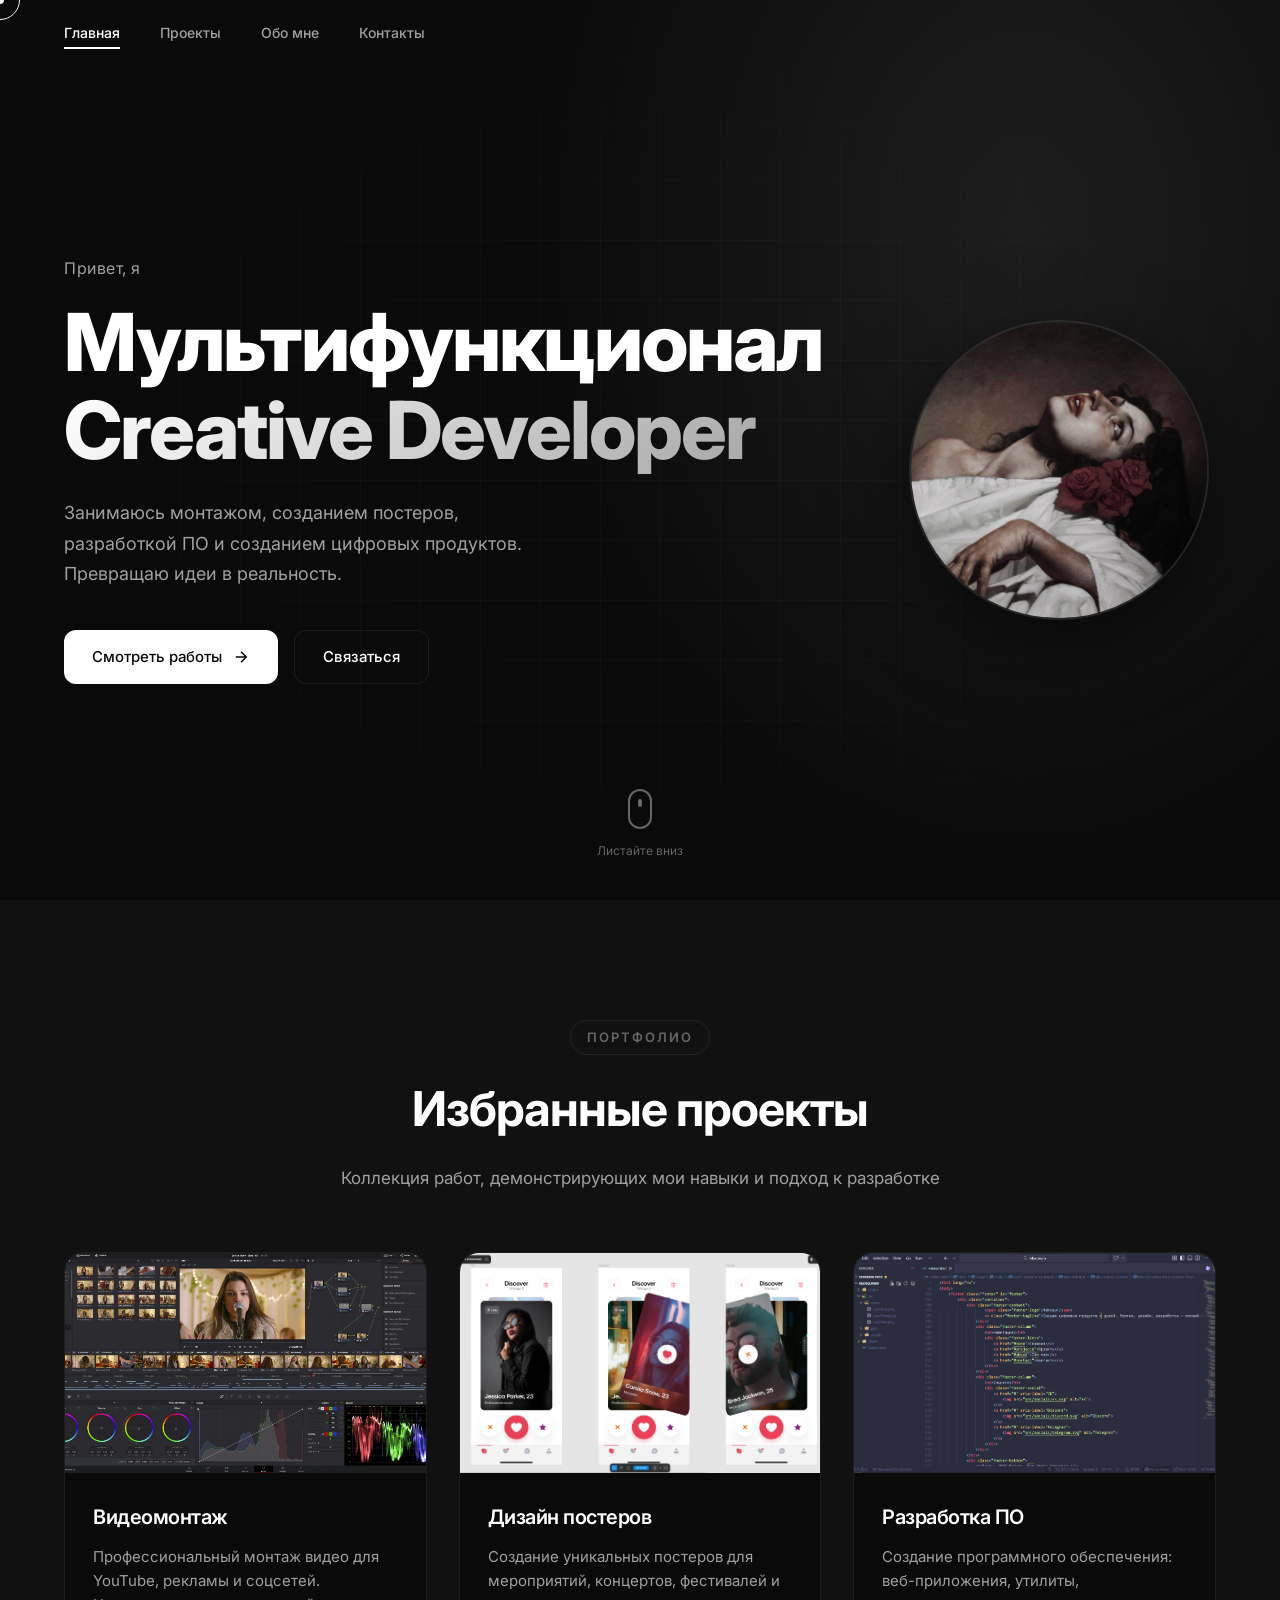
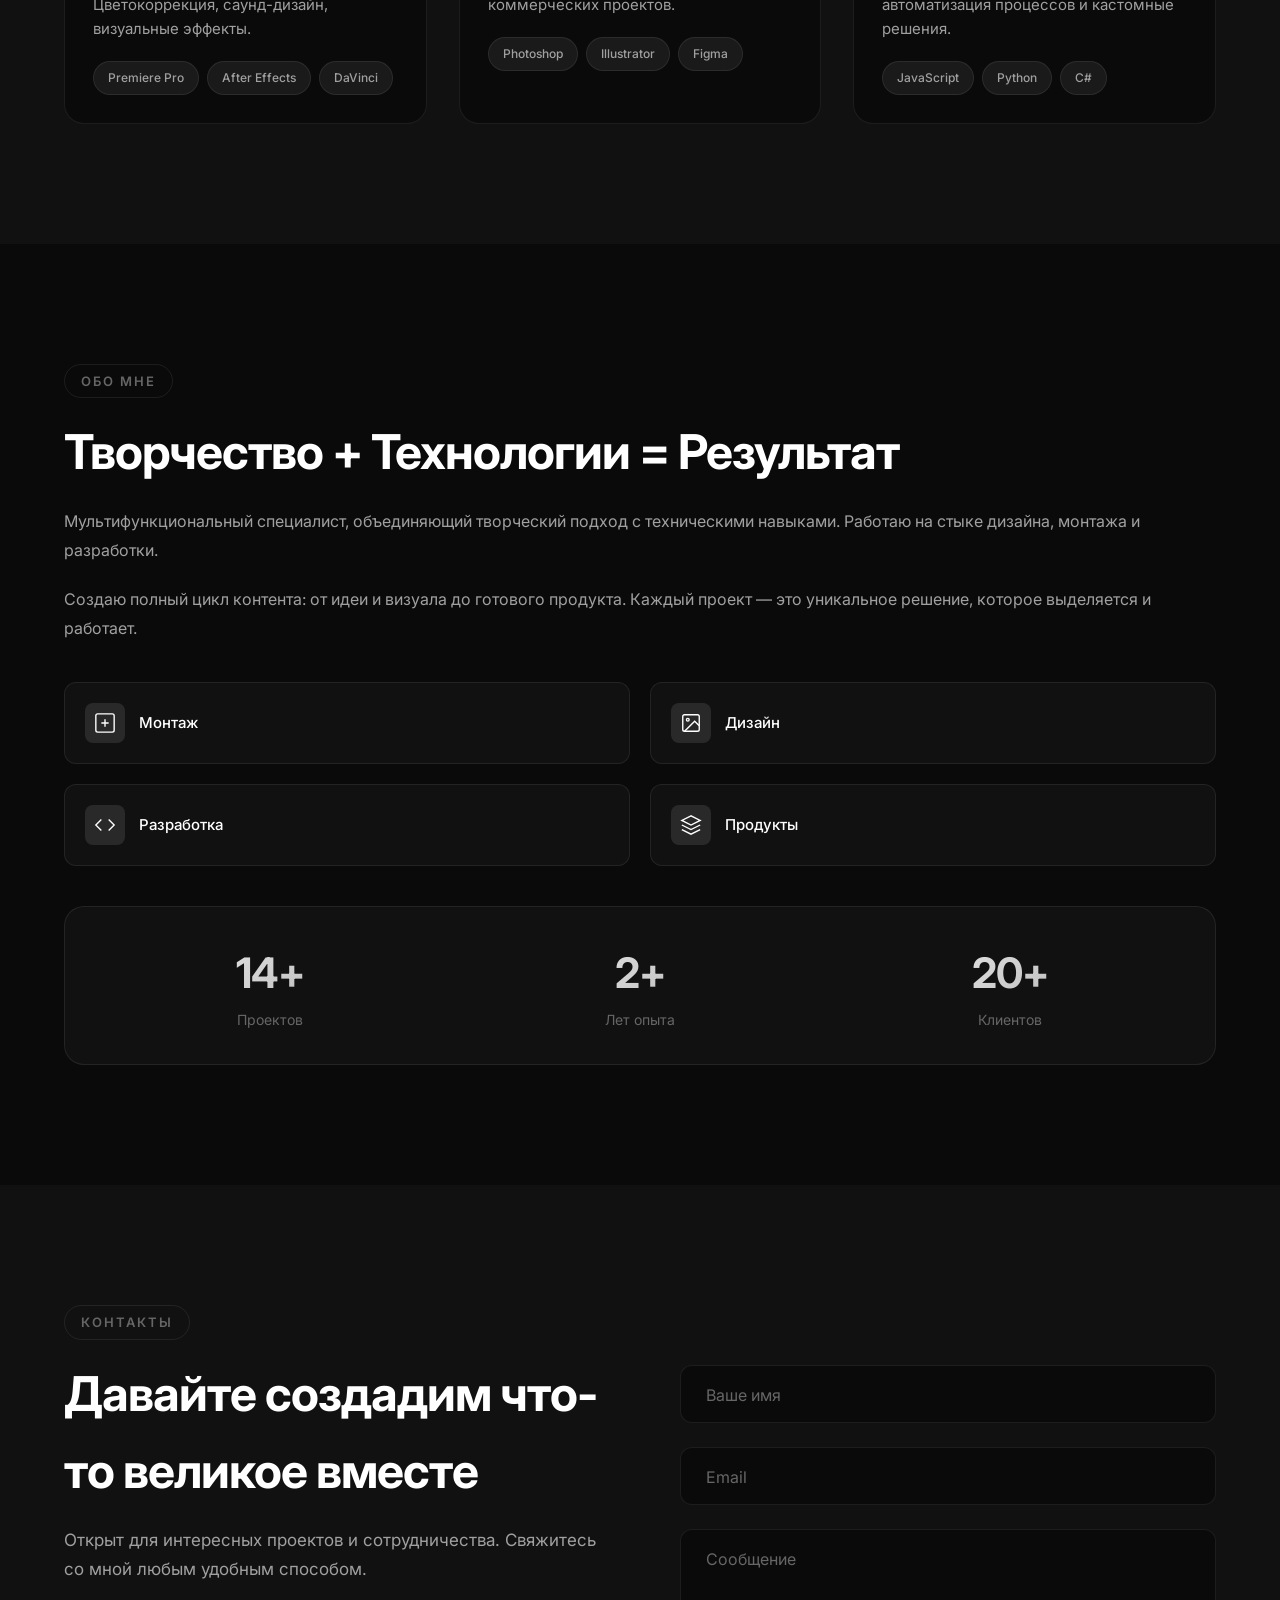
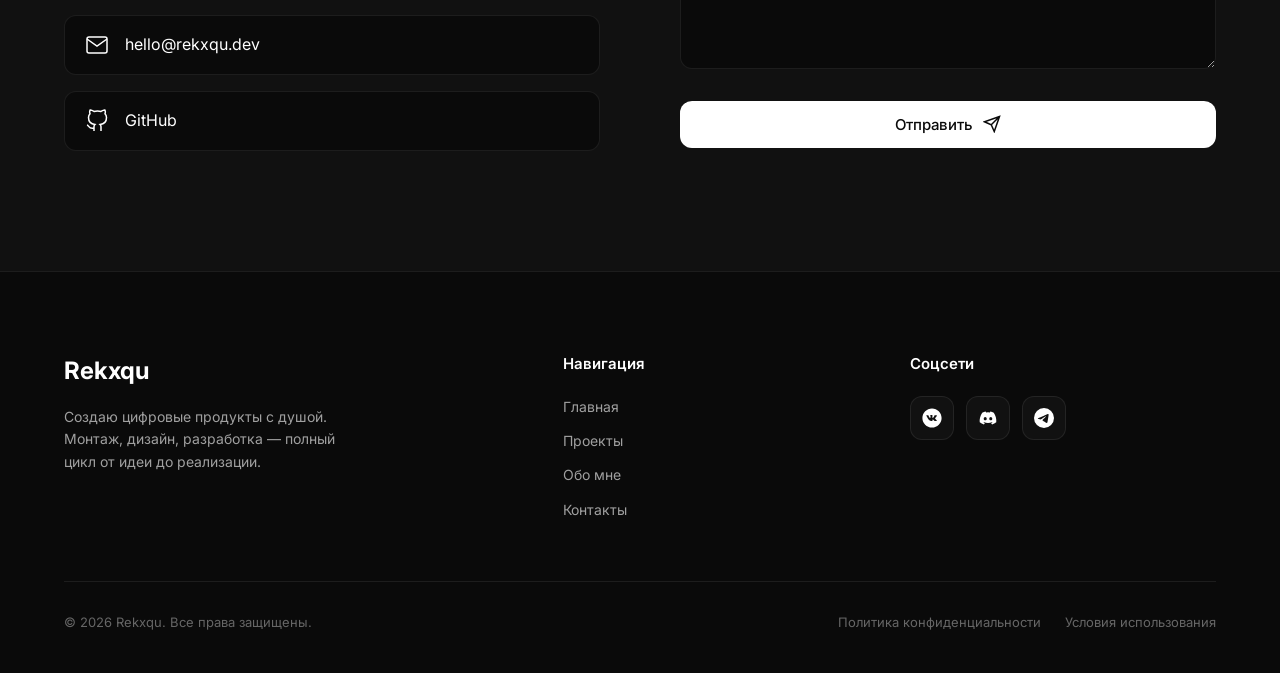
==== index.html @ abb0c92c "first commit" ====
<!DOCTYPE html>
<html lang="ru">
<head>
    <meta charset="UTF-8">
    <meta name="viewport" content="width=device-width, initial-scale=1.0">
    <meta name="description" content="Портфолио разработчика - современные веб-решения">
    <title>Rekxqu | Портфолио</title>
    <link rel="stylesheet" href="styles/styles.css">
    <link rel="preconnect" href="https://fonts.googleapis.com">
    <link rel="preconnect" href="https://fonts.gstatic.com" crossorigin>
    <link href="https://fonts.googleapis.com/css2?family=Inter:wght@300;400;500;600;700;800&display=swap" rel="stylesheet">
</head>
<body>
    <!-- Курсор-след -->
    <div class="cursor-follower"></div>
    <div class="cursor-dot"></div>

    <!-- Навигация -->
    <header class="header" id="header">
        <nav class="nav container">
            <ul class="nav-menu" id="nav-menu">
                <li class="nav-item"><a href="#home" class="nav-link active">Главная</a></li>
                <li class="nav-item"><a href="#projects" class="nav-link">Проекты</a></li>
                <li class="nav-item"><a href="#about" class="nav-link">Обо мне</a></li>
                <li class="nav-item"><a href="#contact" class="nav-link">Контакты</a></li>
            </ul>
            <button class="nav-toggle" id="nav-toggle" aria-label="Меню">
                <span></span>
                <span></span>
                <span></span>
            </button>
        </nav>
    </header>

    <main>
        <!-- Главная секция -->
        <section class="hero" id="home">
            <div class="hero-bg">
                <div class="hero-gradient"></div>
                <div class="hero-grid"></div>
            </div>
            <div class="container hero-content">
                <div class="hero-text">
                    <p class="hero-greeting">Привет, я</p>
                    <h1 class="hero-title">
                        <span class="title-line">Мультифункционал</span>
                        <span class="title-line accent">Creative Developer</span>
                    </h1>
                    <p class="hero-description">
                        Занимаюсь монтажом, созданием постеров, разработкой ПО 
                        и созданием цифровых продуктов. Превращаю идеи в реальность.
                    </p>
                    <div class="hero-buttons">
                        <a href="#projects" class="btn btn-primary">
                            <span>Смотреть работы</span>
                            <svg class="btn-icon" viewBox="0 0 24 24" fill="none" stroke="currentColor" stroke-width="2">
                                <path d="M5 12h14M12 5l7 7-7 7"/>
                            </svg>
                        </a>
                        <a href="#contact" class="btn btn-outline">Связаться</a>
                    </div>
                </div>
                <div class="hero-visual">
                    <div class="hero-image-wrapper">
                        <img src="src/pics/portfolio.jpg" alt="Portfolio" class="hero-image">
                    </div>
                </div>
            </div>
            <div class="scroll-indicator">
                <div class="scroll-mouse">
                    <div class="scroll-wheel"></div>
                </div>
                <span>Листайте вниз</span>
            </div>
        </section>

        <!-- Секция проектов -->
        <section class="projects" id="projects">
            <div class="container">
                <div class="section-header">
                    <span class="section-tag">Портфолио</span>
                    <h2 class="section-title">Избранные проекты</h2>
                    <p class="section-description">
                        Коллекция работ, демонстрирующих мои навыки и подход к разработке
                    </p>
                </div>
                <div class="projects-grid">
                    <!-- Кейс 1: Монтаж -->
                    <article class="project-card" data-tilt>
                        <div class="project-image">
                            <img src="src/cases/caseThree.jpg" alt="Видеомонтаж" class="project-img">
                            <div class="project-overlay">
                                <a href="#" class="project-link">
                                    <svg viewBox="0 0 24 24" fill="none" stroke="currentColor" stroke-width="2">
                                        <path d="M18 13v6a2 2 0 01-2 2H5a2 2 0 01-2-2V8a2 2 0 012-2h6M15 3h6v6M10 14L21 3"/>
                                    </svg>
                                </a>
                            </div>
                        </div>
                        <div class="project-content">
                            <h3 class="project-title">Видеомонтаж</h3>
                            <p class="project-description">
                                Профессиональный монтаж видео для YouTube, рекламы и соцсетей.
                                Цветокоррекция, саунд-дизайн, визуальные эффекты.
                            </p>
                            <div class="project-tags">
                                <span class="tag">Premiere Pro</span>
                                <span class="tag">After Effects</span>
                                <span class="tag">DaVinci</span>
                            </div>
                        </div>
                    </article>

                    <!-- Кейс 2: Постеры -->
                    <article class="project-card" data-tilt>
                        <div class="project-image">
                            <img src="src/cases/caseOne.png" alt="Дизайн постеров" class="project-img">
                            <div class="project-overlay">
                                <a href="#" class="project-link">
                                    <svg viewBox="0 0 24 24" fill="none" stroke="currentColor" stroke-width="2">
                                        <path d="M18 13v6a2 2 0 01-2 2H5a2 2 0 01-2-2V8a2 2 0 012-2h6M15 3h6v6M10 14L21 3"/>
                                    </svg>
                                </a>
                            </div>
                        </div>
                        <div class="project-content">
                            <h3 class="project-title">Дизайн постеров</h3>
                            <p class="project-description">
                                Создание уникальных постеров для мероприятий, концертов,
                                фестивалей и коммерческих проектов.
                            </p>
                            <div class="project-tags">
                                <span class="tag">Photoshop</span>
                                <span class="tag">Illustrator</span>
                                <span class="tag">Figma</span>
                            </div>
                        </div>
                    </article>

                    <!-- Кейс 3: ПО -->
                    <article class="project-card" data-tilt>
                        <div class="project-image">
                            <img src="src/cases/caseTwo.png" alt="Разработка ПО" class="project-img">
                            <div class="project-overlay">
                                <a href="#" class="project-link">
                                    <svg viewBox="0 0 24 24" fill="none" stroke="currentColor" stroke-width="2">
                                        <path d="M18 13v6a2 2 0 01-2 2H5a2 2 0 01-2-2V8a2 2 0 012-2h6M15 3h6v6M10 14L21 3"/>
                                    </svg>
                                </a>
                            </div>
                        </div>
                        <div class="project-content">
                            <h3 class="project-title">Разработка ПО</h3>
                            <p class="project-description">
                                Создание программного обеспечения: веб-приложения,
                                утилиты, автоматизация процессов и кастомные решения.
                            </p>
                            <div class="project-tags">
                                <span class="tag">JavaScript</span>
                                <span class="tag">Python</span>
                                <span class="tag">C#</span>
                            </div>
                        </div>
                    </article>
                </div>
            </div>
        </section>

        <!-- Секция "Обо мне" -->
        <section class="about" id="about">
            <div class="container">
                <div class="about-content">
                    <div class="about-text">
                        <span class="section-tag">Обо мне</span>
                        <h2 class="section-title">Творчество + Технологии = Результат</h2>
                        <div class="about-description">
                            <p>
                                Мультифункциональный специалист, объединяющий творческий подход 
                                с техническими навыками. Работаю на стыке дизайна, монтажа и разработки.
                            </p>
                            <p>
                                Создаю полный цикл контента: от идеи и визуала до готового продукта. 
                                Каждый проект — это уникальное решение, которое выделяется и работает.
                            </p>
                        </div>
                        <div class="skills-grid">
                            <div class="skill-item">
                                <div class="skill-icon">
                                    <svg viewBox="0 0 24 24" fill="none" stroke="currentColor" stroke-width="1.5">
                                        <rect x="2" y="2" width="20" height="20" rx="2"/>
                                        <path d="M8 12h8M12 8v8"/>
                                    </svg>
                                </div>
                                <span>Монтаж</span>
                            </div>
                            <div class="skill-item">
                                <div class="skill-icon">
                                    <svg viewBox="0 0 24 24" fill="none" stroke="currentColor" stroke-width="1.5">
                                        <rect x="3" y="3" width="18" height="18" rx="2"/>
                                        <circle cx="8.5" cy="8.5" r="1.5"/>
                                        <path d="M21 15l-5-5L5 21"/>
                                    </svg>
                                </div>
                                <span>Дизайн</span>
                            </div>
                            <div class="skill-item">
                                <div class="skill-icon">
                                    <svg viewBox="0 0 24 24" fill="none" stroke="currentColor" stroke-width="1.5">
                                        <polyline points="16 18 22 12 16 6"/>
                                        <polyline points="8 6 2 12 8 18"/>
                                    </svg>
                                </div>
                                <span>Разработка</span>
                            </div>
                            <div class="skill-item">
                                <div class="skill-icon">
                                    <svg viewBox="0 0 24 24" fill="none" stroke="currentColor" stroke-width="1.5">
                                        <path d="M12 2L2 7l10 5 10-5-10-5z"/>
                                        <path d="M2 17l10 5 10-5"/>
                                        <path d="M2 12l10 5 10-5"/>
                                    </svg>
                                </div>
                                <span>Продукты</span>
                            </div>
                        </div>
                        <div class="stats-grid">
                            <div class="stat-item">
                                <span class="stat-number" data-count="47">0</span>
                                <span class="stat-label">Проектов</span>
                            </div>
                            <div class="stat-item">
                                <span class="stat-number" data-count="8">0</span>
                                <span class="stat-label">Лет опыта</span>
                            </div>
                            <div class="stat-item">
                                <span class="stat-number" data-count="66">0</span>
                                <span class="stat-label">Клиентов</span>
                            </div>
                        </div>
                    </div>
                </div>
            </div>
        </section>

        <!-- Секция контактов -->
        <section class="contact" id="contact">
            <div class="container">
                <div class="contact-content">
                    <div class="contact-text">
                        <span class="section-tag">Контакты</span>
                        <h2 class="section-title">Давайте создадим что-то великое вместе</h2>
                        <p class="contact-description">
                            Открыт для интересных проектов и сотрудничества. 
                            Свяжитесь со мной любым удобным способом.
                        </p>
                        <div class="contact-links">
                            <a href="mailto:hello@rekxqu.dev" class="contact-link">
                                <svg viewBox="0 0 24 24" fill="none" stroke="currentColor" stroke-width="1.5">
                                    <path d="M4 4h16c1.1 0 2 .9 2 2v12c0 1.1-.9 2-2 2H4c-1.1 0-2-.9-2-2V6c0-1.1.9-2 2-2z"/>
                                    <polyline points="22,6 12,13 2,6"/>
                                </svg>
                                <span>hello@rekxqu.dev</span>
                            </a>
                            <a href="#" class="contact-link">
                                <svg viewBox="0 0 24 24" fill="none" stroke="currentColor" stroke-width="1.5">
                                    <path d="M9 19c-5 1.5-5-2.5-7-3m14 6v-3.87a3.37 3.37 0 00-.94-2.61c3.14-.35 6.44-1.54 6.44-7A5.44 5.44 0 0020 4.77 5.07 5.07 0 0019.91 1S18.73.65 16 2.48a13.38 13.38 0 00-7 0C6.27.65 5.09 1 5.09 1A5.07 5.07 0 005 4.77a5.44 5.44 0 00-1.5 3.78c0 5.42 3.3 6.61 6.44 7A3.37 3.37 0 009 18.13V22"/>
                                </svg>
                                <span>GitHub</span>
                            </a>
                        </div>
                    </div>
                    <form class="contact-form" id="contact-form">
                        <div class="form-group">
                            <input type="text" id="name" name="name" required placeholder=" ">
                            <label for="name">Ваше имя</label>
                        </div>
                        <div class="form-group">
                            <input type="email" id="email" name="email" required placeholder=" ">
                            <label for="email">Email</label>
                        </div>
                        <div class="form-group">
                            <textarea id="message" name="message" rows="4" required placeholder=" "></textarea>
                            <label for="message">Сообщение</label>
                        </div>
                        <button type="submit" class="btn btn-primary btn-full">
                            <span>Отправить</span>
                            <svg class="btn-icon" viewBox="0 0 24 24" fill="none" stroke="currentColor" stroke-width="2">
                                <path d="M22 2L11 13M22 2l-7 20-4-9-9-4 20-7z"/>
                            </svg>
                        </button>
                    </form>
                </div>
            </div>
        </section>
    </main>

    <!-- Footer -->
    <footer class="footer" id="footer">
        <div class="container">
            <div class="footer-content">
                <div class="footer-brand">
                    <span class="footer-logo">Rekxqu</span>
                    <p class="footer-tagline">Создаю цифровые продукты с душой. Монтаж, дизайн, разработка — полный цикл от идеи до реализации.</p>
                </div>
                <div class="footer-column">
                    <h4>Навигация</h4>
                    <div class="footer-links">
                        <a href="#home">Главная</a>
                        <a href="#projects">Проекты</a>
                        <a href="#about">Обо мне</a>
                        <a href="#contact">Контакты</a>
                    </div>
                </div>
                <div class="footer-column">
                    <h4>Соцсети</h4>
                    <div class="footer-social">
                        <a href="#" aria-label="VK">
                            <img src="src/socials/vk.svg" alt="VK">
                        </a>
                        <a href="#" aria-label="Discord">
                            <img src="src/socials/discord.svg" alt="Discord">
                        </a>
                        <a href="#" aria-label="Telegram">
                            <img src="src/socials/telegram.svg" alt="Telegram">
                        </a>
                    </div>
                </div>
            </div>
            <div class="footer-bottom">
                <p>&copy; 2026 Rekxqu. Все права защищены.</p>
                <div class="footer-legal">
                    <a href="#">Политика конфиденциальности</a>
                    <a href="#">Условия использования</a>
                </div>
            </div>
        </div>
    </footer>

    <script type="module" src="scripts/main.js"></script>
</body>
</html>
---- styles/styles.css ----
/* ===================================
   Main Stylesheet - Imports
   =================================== */

/* Variables & Reset */
@import url('./components/variables.css');

/* Components */
@import url('./components/cursor.css');
@import url('./components/header.css');
@import url('./components/buttons.css');
@import url('./components/hero.css');
@import url('./components/section.css');
@import url('./components/projects.css');
@import url('./components/about.css');
@import url('./components/contact.css');
@import url('./components/footer.css');
@import url('./components/animations.css');
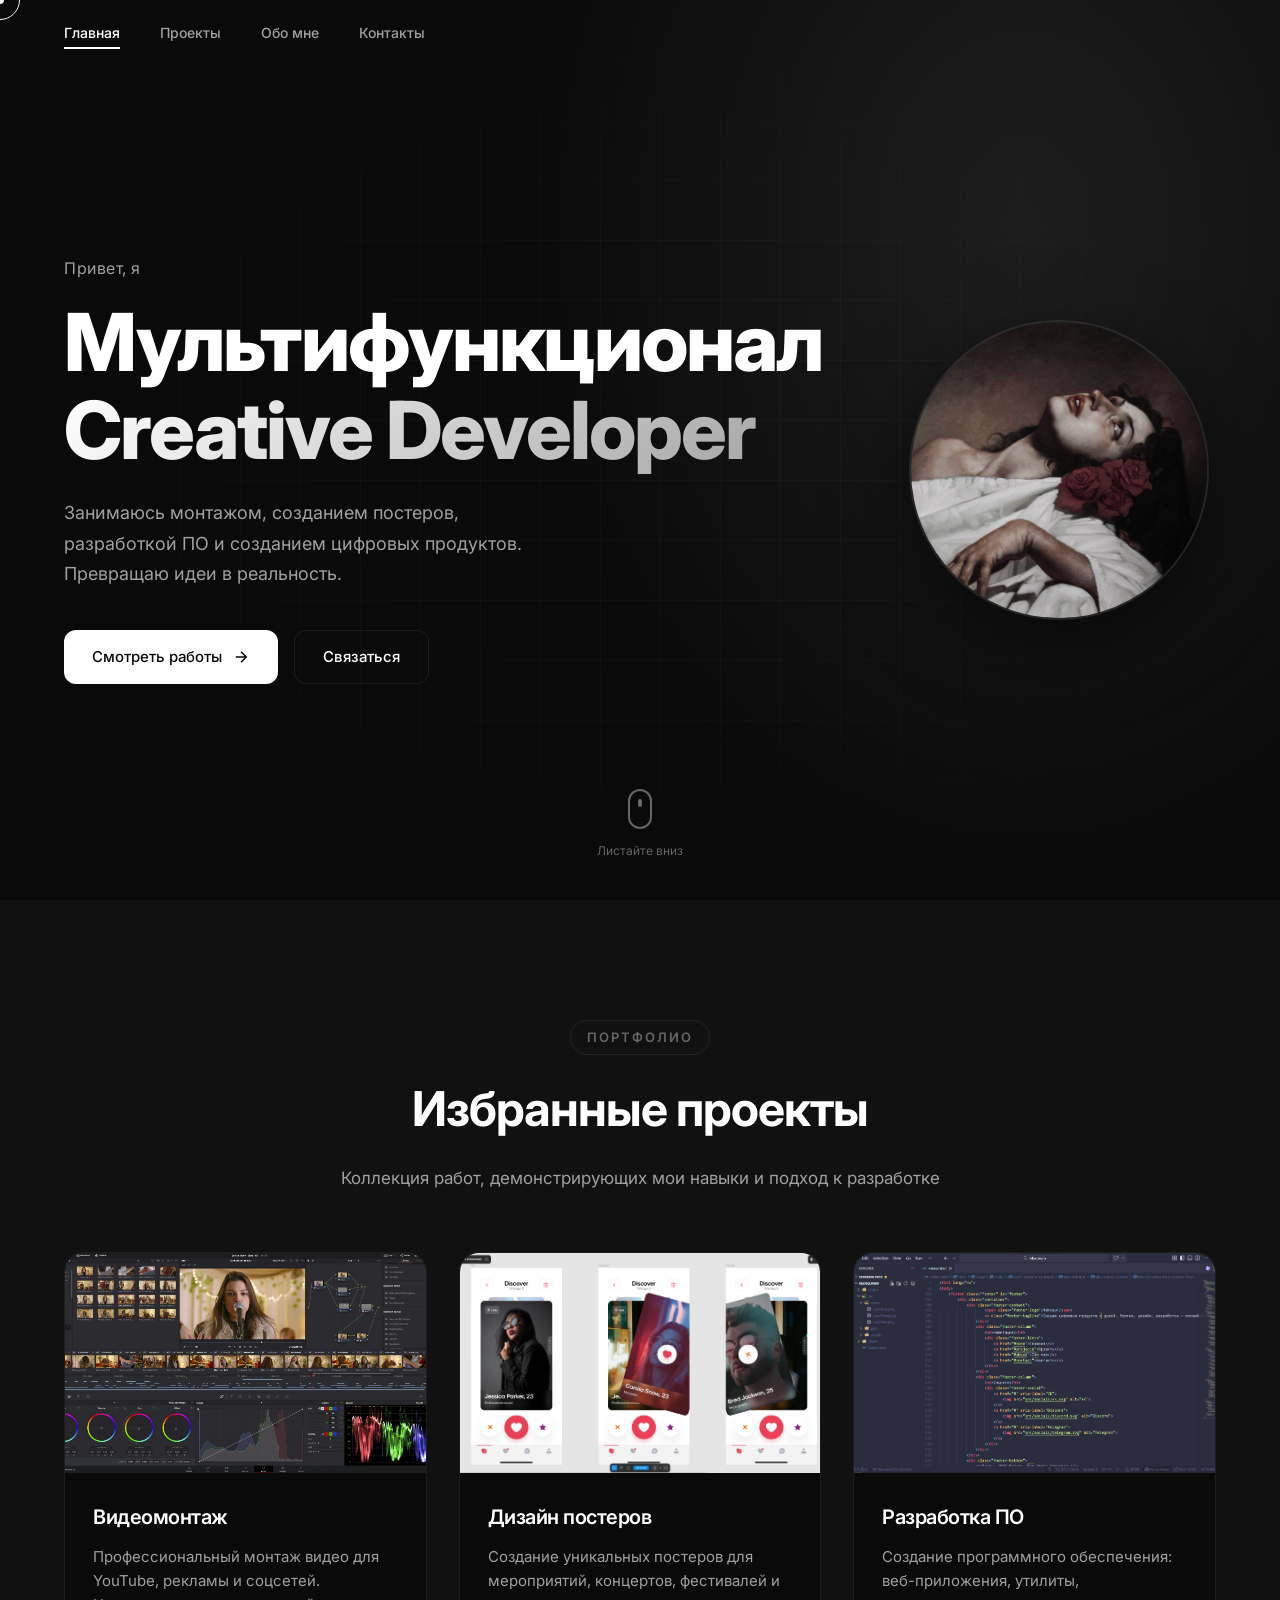
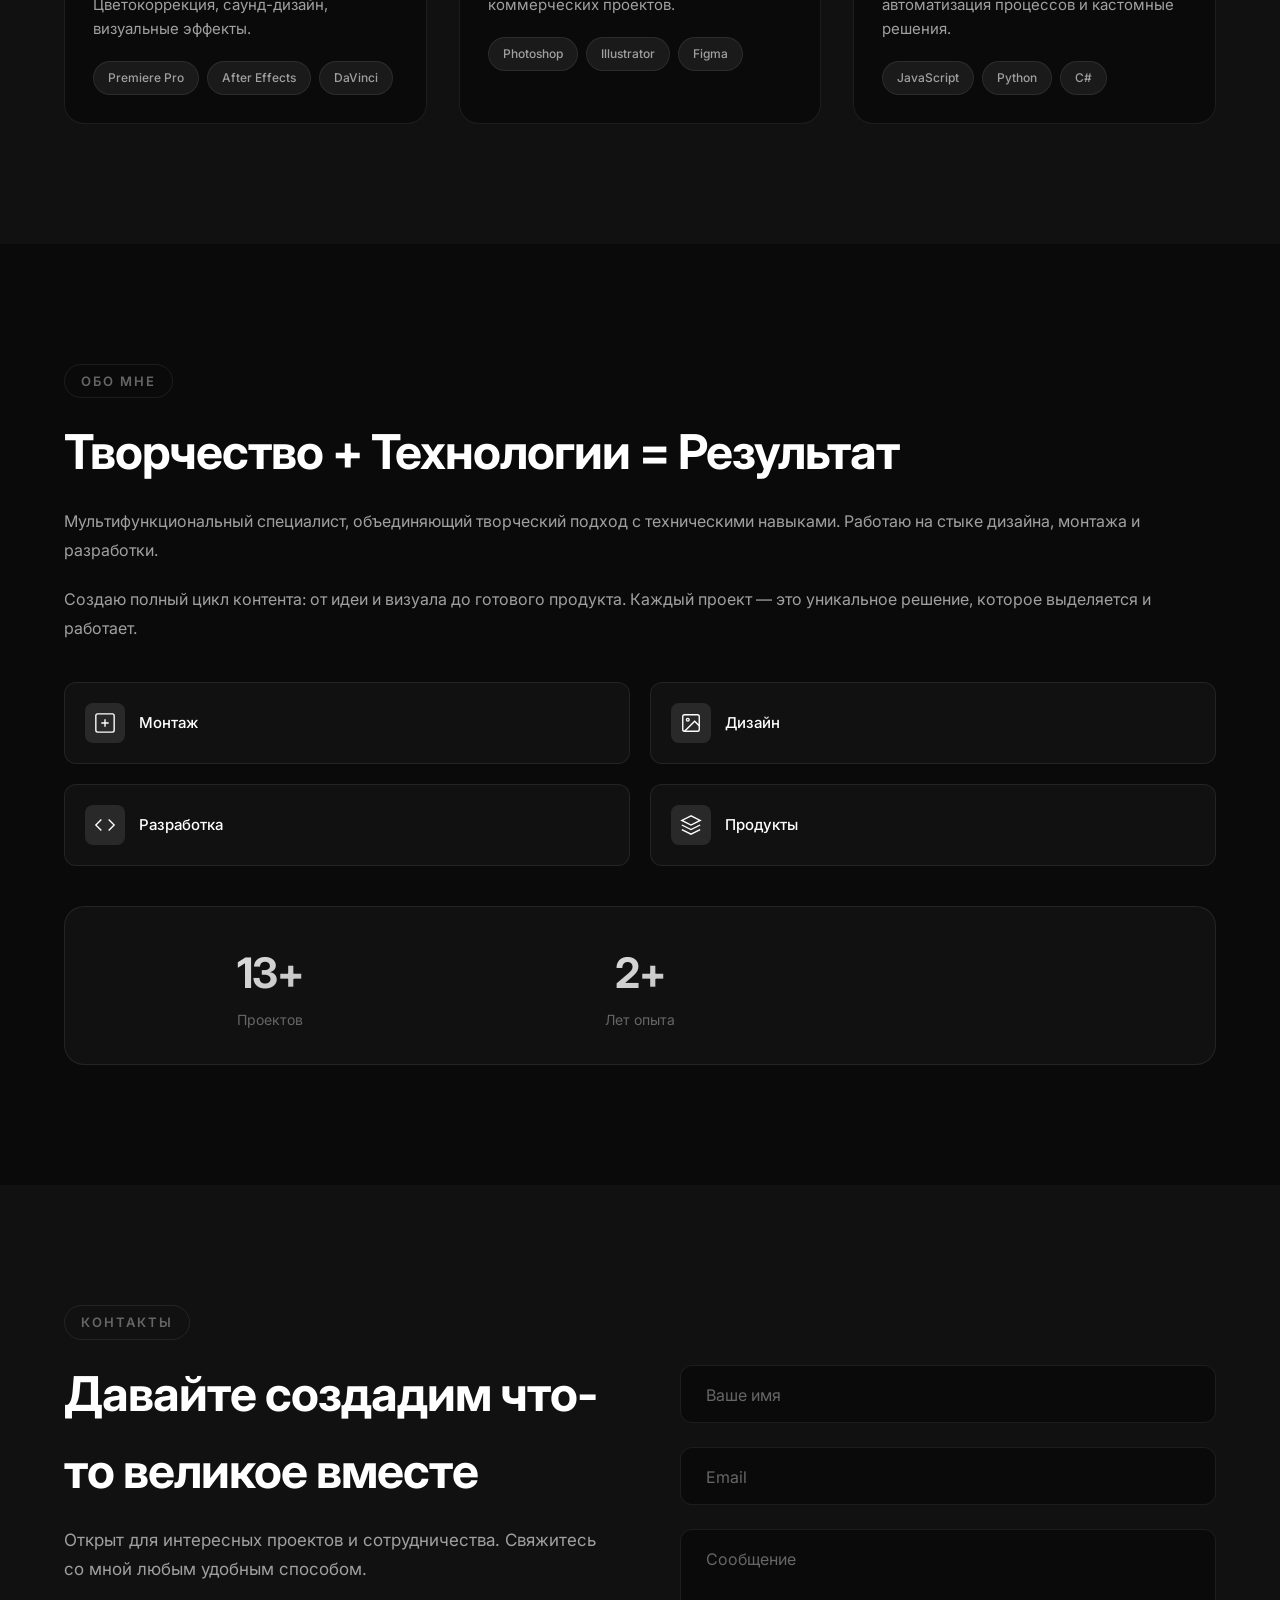
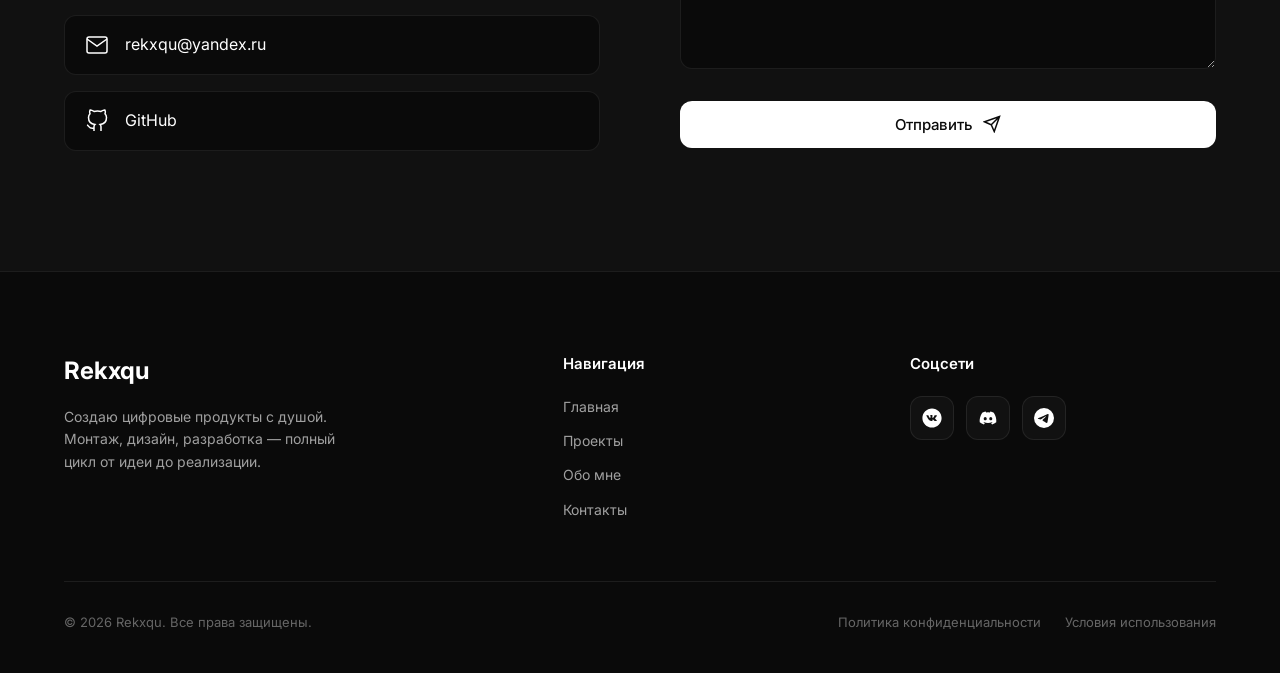
==== commit cddfd4e7: "Add another Pages" ====
--- a/index.html
+++ b/index.html
@@ -86,15 +86,15 @@
                 </div>
                 <div class="projects-grid">
                     <!-- Кейс 1: Монтаж -->
-                    <article class="project-card" data-tilt>
+                    <article class="project-card" data-tilt data-case="montage">
                         <div class="project-image">
                             <img src="src/cases/caseThree.jpg" alt="Видеомонтаж" class="project-img">
                             <div class="project-overlay">
-                                <a href="#" class="project-link">
+                                <span class="project-link">
                                     <svg viewBox="0 0 24 24" fill="none" stroke="currentColor" stroke-width="2">
                                         <path d="M18 13v6a2 2 0 01-2 2H5a2 2 0 01-2-2V8a2 2 0 012-2h6M15 3h6v6M10 14L21 3"/>
                                     </svg>
-                                </a>
+                                </span>
                             </div>
                         </div>
                         <div class="project-content">
@@ -112,15 +112,15 @@
                     </article>
 
                     <!-- Кейс 2: Постеры -->
-                    <article class="project-card" data-tilt>
+                    <article class="project-card" data-tilt data-case="design">
                         <div class="project-image">
                             <img src="src/cases/caseOne.png" alt="Дизайн постеров" class="project-img">
                             <div class="project-overlay">
-                                <a href="#" class="project-link">
+                                <span class="project-link">
                                     <svg viewBox="0 0 24 24" fill="none" stroke="currentColor" stroke-width="2">
                                         <path d="M18 13v6a2 2 0 01-2 2H5a2 2 0 01-2-2V8a2 2 0 012-2h6M15 3h6v6M10 14L21 3"/>
                                     </svg>
-                                </a>
+                                </span>
                             </div>
                         </div>
                         <div class="project-content">
@@ -138,15 +138,15 @@
                     </article>
 
                     <!-- Кейс 3: ПО -->
-                    <article class="project-card" data-tilt>
+                    <article class="project-card" data-tilt data-case="coding">
                         <div class="project-image">
                             <img src="src/cases/caseTwo.png" alt="Разработка ПО" class="project-img">
                             <div class="project-overlay">
-                                <a href="#" class="project-link">
+                                <span class="project-link">
                                     <svg viewBox="0 0 24 24" fill="none" stroke="currentColor" stroke-width="2">
                                         <path d="M18 13v6a2 2 0 01-2 2H5a2 2 0 01-2-2V8a2 2 0 012-2h6M15 3h6v6M10 14L21 3"/>
                                     </svg>
-                                </a>
+                                </span>
                             </div>
                         </div>
                         <div class="project-content">
@@ -254,14 +254,14 @@
                             Свяжитесь со мной любым удобным способом.
                         </p>
                         <div class="contact-links">
-                            <a href="mailto:hello@rekxqu.dev" class="contact-link">
+                            <a href="mailto:rekxqu@yandex.ru" class="contact-link">
                                 <svg viewBox="0 0 24 24" fill="none" stroke="currentColor" stroke-width="1.5">
                                     <path d="M4 4h16c1.1 0 2 .9 2 2v12c0 1.1-.9 2-2 2H4c-1.1 0-2-.9-2-2V6c0-1.1.9-2 2-2z"/>
                                     <polyline points="22,6 12,13 2,6"/>
                                 </svg>
-                                <span>hello@rekxqu.dev</span>
+                                <span>rekxqu@yandex.ru</span>
                             </a>
-                            <a href="#" class="contact-link">
+                            <a href="https://www.youtube.com/watch?v=HIcSWuKMwOw" class="contact-link">
                                 <svg viewBox="0 0 24 24" fill="none" stroke="currentColor" stroke-width="1.5">
                                     <path d="M9 19c-5 1.5-5-2.5-7-3m14 6v-3.87a3.37 3.37 0 00-.94-2.61c3.14-.35 6.44-1.54 6.44-7A5.44 5.44 0 0020 4.77 5.07 5.07 0 0019.91 1S18.73.65 16 2.48a13.38 13.38 0 00-7 0C6.27.65 5.09 1 5.09 1A5.07 5.07 0 005 4.77a5.44 5.44 0 00-1.5 3.78c0 5.42 3.3 6.61 6.44 7A3.37 3.37 0 009 18.13V22"/>
                                 </svg>
@@ -293,6 +293,26 @@
             </div>
         </section>
     </main>
+
+    <!-- Модальное окно для кейсов -->
+    <div class="modal-overlay" id="modal-overlay">
+        <div class="modal" id="modal" role="dialog" aria-modal="true">
+            <button class="modal-close" id="modal-close" aria-label="Закрыть">
+                <svg viewBox="0 0 24 24" fill="none" stroke="currentColor" stroke-width="2">
+                    <path d="M18 6L6 18M6 6l12 12"/>
+                </svg>
+            </button>
+            <div class="modal-content">
+                <div class="modal-header">
+                    <h3 class="modal-title" id="modal-title"></h3>
+                    <p class="modal-subtitle" id="modal-subtitle"></p>
+                </div>
+                <div class="modal-body" id="modal-body">
+                    <!-- Динамический контент -->
+                </div>
+            </div>
+        </div>
+    </div>
 
     <!-- Footer -->
     <footer class="footer" id="footer">
@@ -329,8 +349,8 @@
             <div class="footer-bottom">
                 <p>&copy; 2026 Rekxqu. Все права защищены.</p>
                 <div class="footer-legal">
-                    <a href="#">Политика конфиденциальности</a>
-                    <a href="#">Условия использования</a>
+                    <a href="pages/privacypolicy.html">Политика конфиденциальности</a>
+                    <a href="pages/termsofuse.html">Условия использования</a>
                 </div>
             </div>
         </div>
--- a/styles/styles.css
+++ b/styles/styles.css
@@ -16,3 +16,4 @@
 @import url('./components/contact.css');
 @import url('./components/footer.css');
 @import url('./components/animations.css');
+@import url('./components/modal.css');
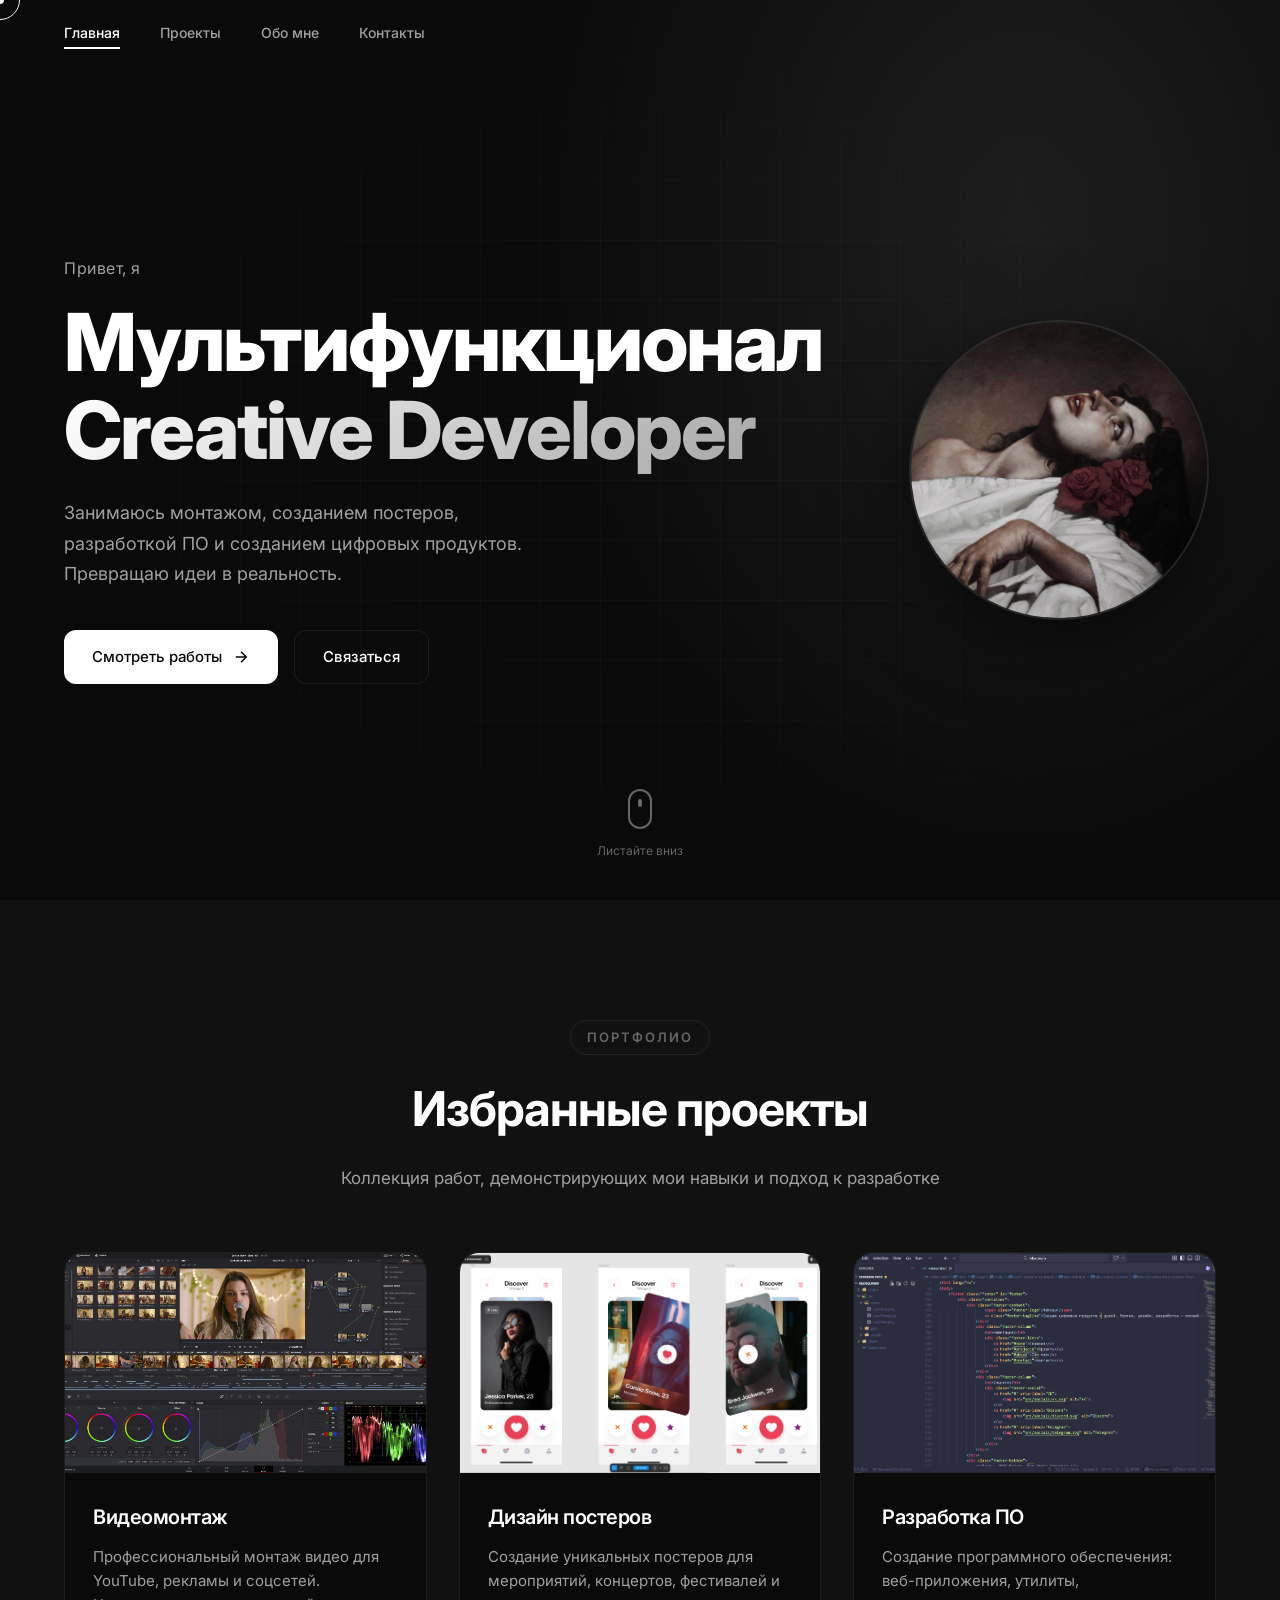
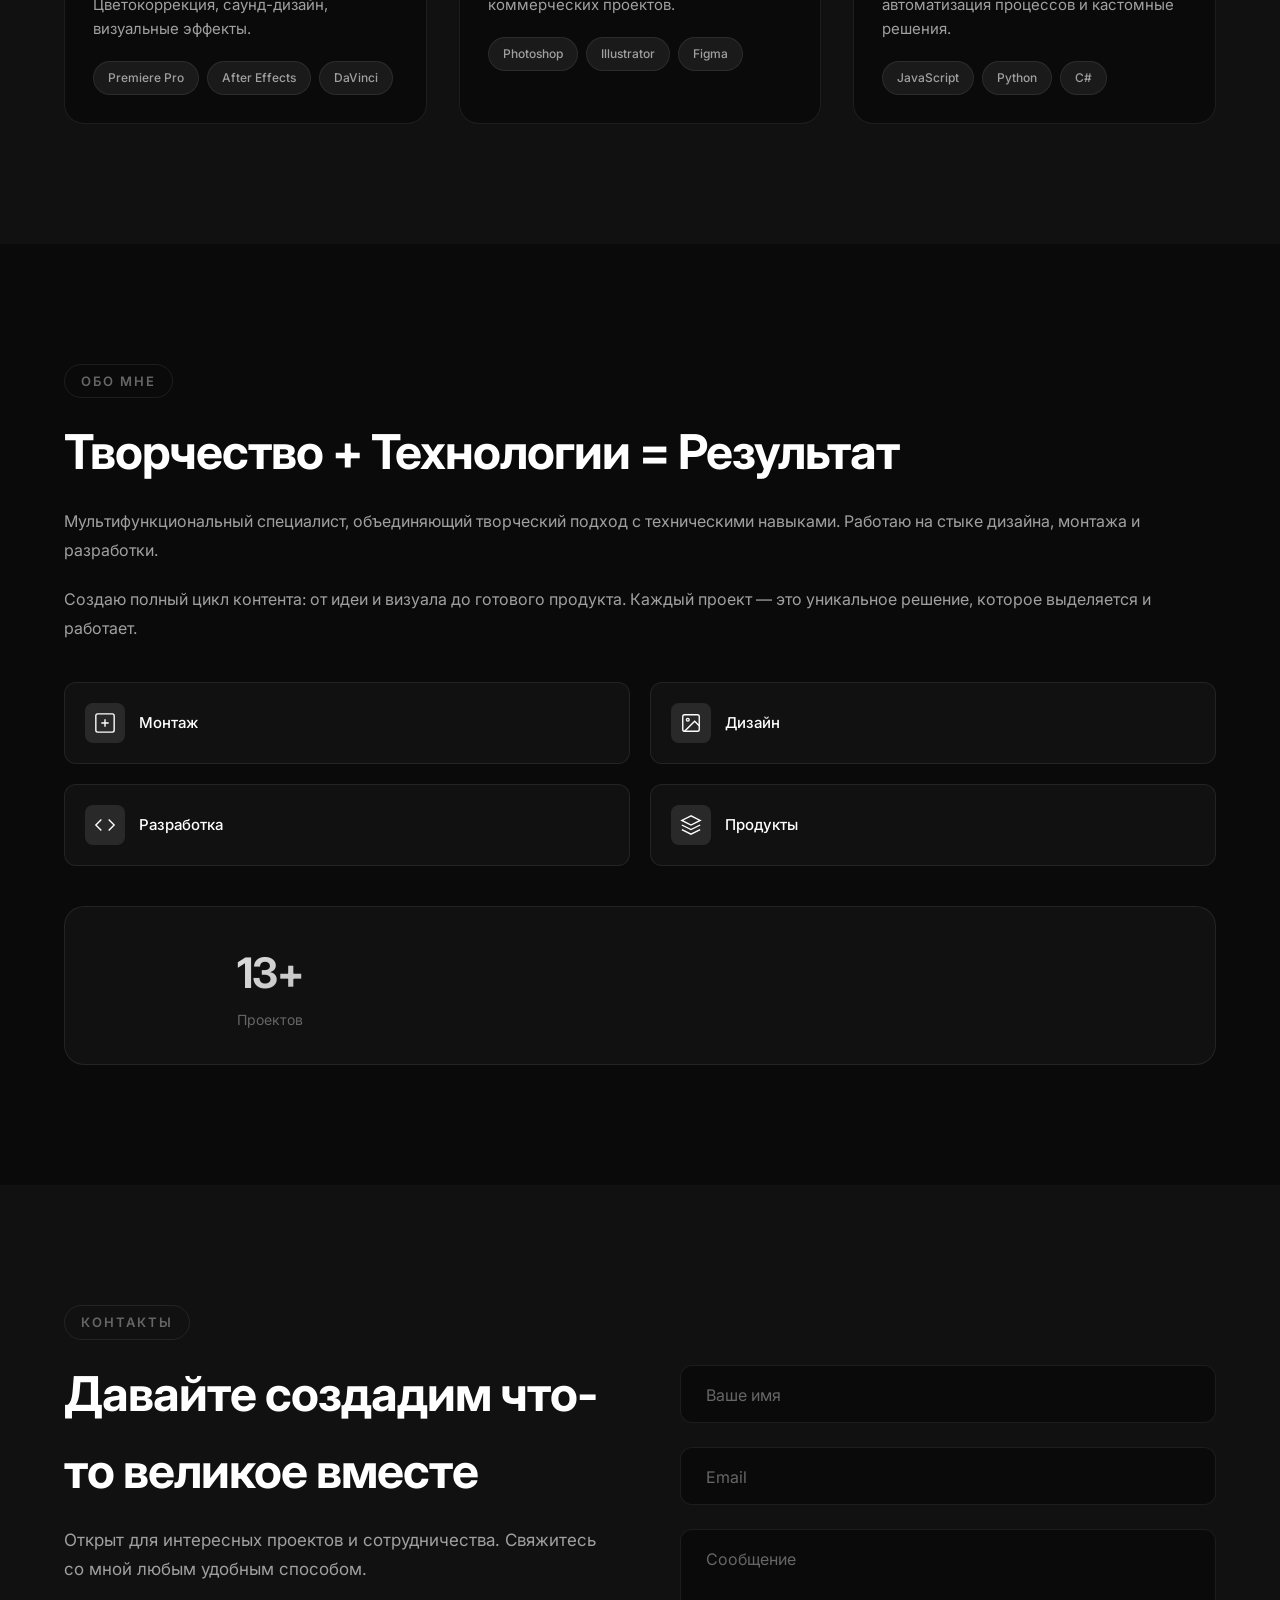
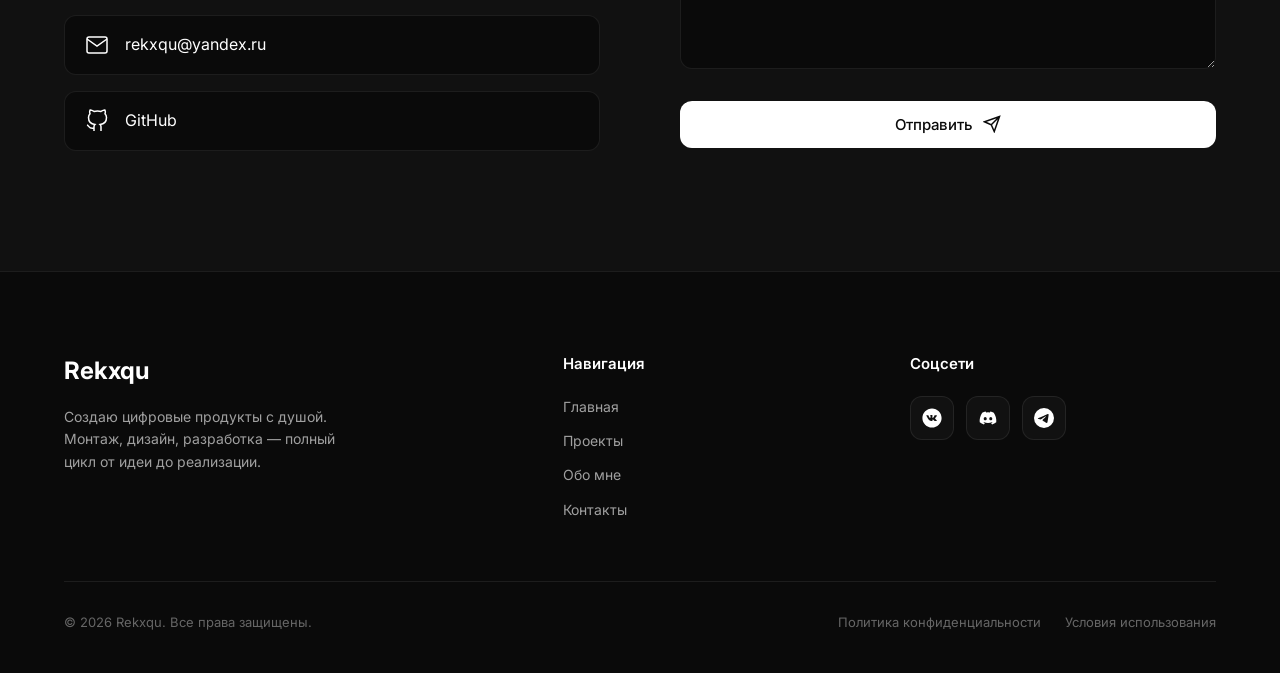
==== commit 313c609c: "1" ====
--- a/index.html
+++ b/index.html
@@ -334,13 +334,13 @@
                 <div class="footer-column">
                     <h4>Соцсети</h4>
                     <div class="footer-social">
-                        <a href="#" aria-label="VK">
+                        <a href="https://vk.com/rekxqu" aria-label="VK">
                             <img src="src/socials/vk.svg" alt="VK">
                         </a>
-                        <a href="#" aria-label="Discord">
+                        <a href="https://discord.com/users/501268780538658817" aria-label="Discord">
                             <img src="src/socials/discord.svg" alt="Discord">
                         </a>
-                        <a href="#" aria-label="Telegram">
+                        <a href="t.me/rekxqu" aria-label="Telegram">
                             <img src="src/socials/telegram.svg" alt="Telegram">
                         </a>
                     </div>
